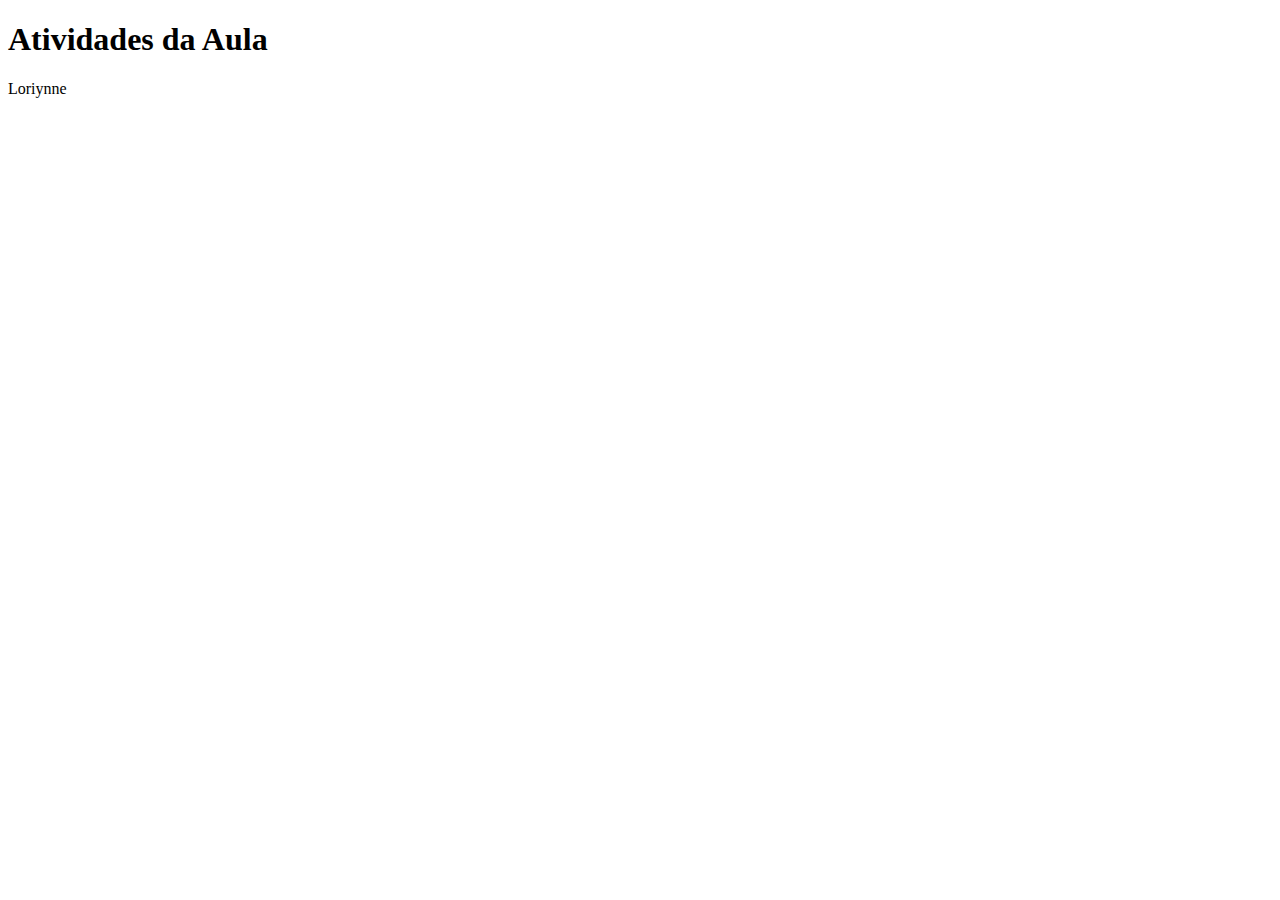
==== index.html @ 624719a8 "Primeiro Commit" ====
<!DOCTYPE html>
<html lang="pt-br">
  <head>
    <meta charset="UTF-8" />
    <meta name="viewport" content="width=device-width, initial-scale=1.0" />
    <title>CUrso HTML e Css</title>
  </head>
  <body>
    <h1>Atividades da Aula</h1>
    <p>Loriynne</p>
  </body>
</html>
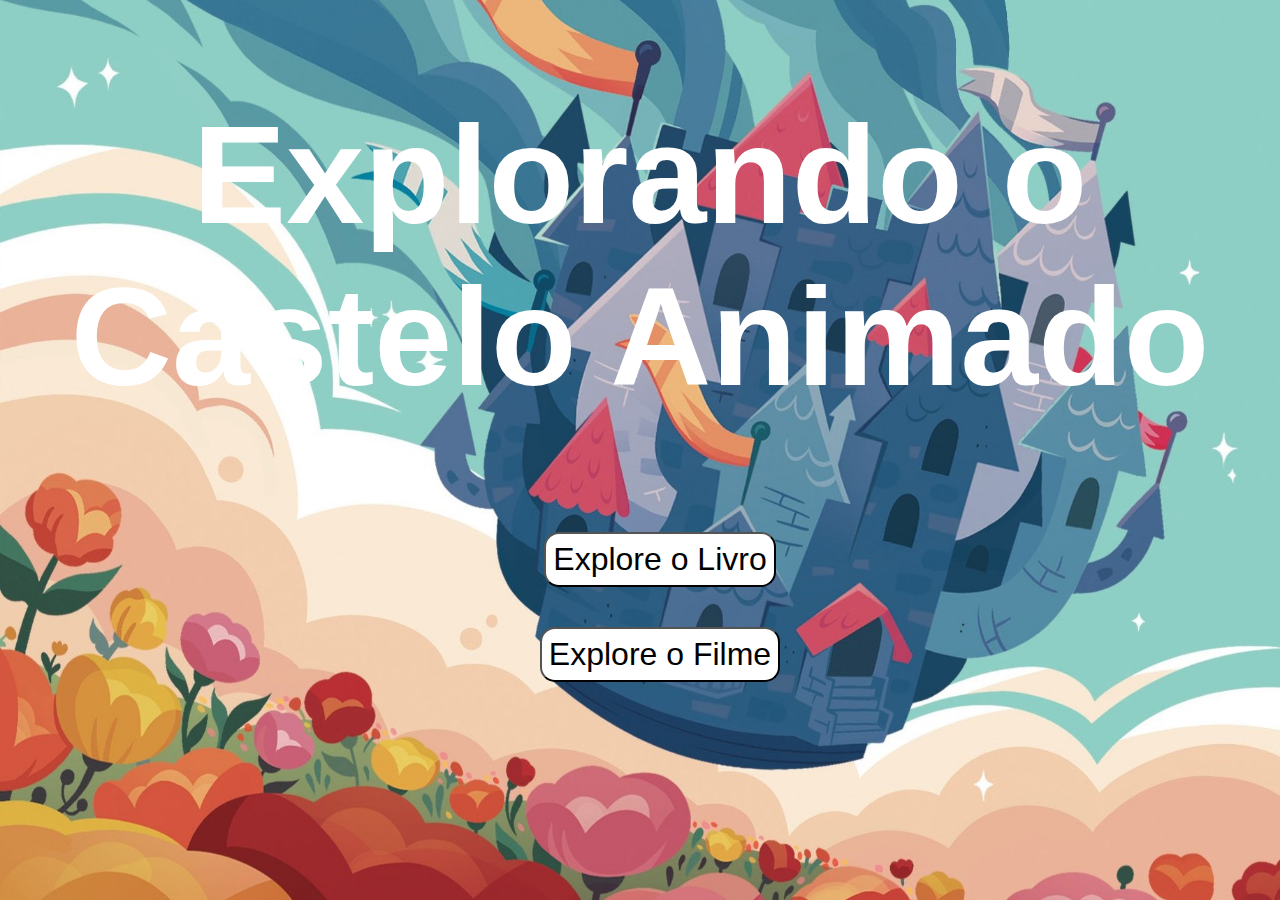
==== commit a89bd102: "Base HTML - Projeto Final" ====
--- a/index.html
+++ b/index.html
@@ -2,11 +2,30 @@
 <html lang="pt-br">
   <head>
     <meta charset="UTF-8" />
-    <meta name="viewport" content="width=device-width, initial-scale=1.0" />
-    <title>CUrso HTML e Css</title>
+    <meta
+      name="description"
+      content="Explore o mundo encantado de O Castelo Animado! Descubra curiosidades sobre livro de Diana Wynne Jones e da adaptação cinematográfica de Hayao Miyazaki. Uma experiência envolvente para fãs e curiosos!"
+    />
+    <meta
+      name="keywords"
+      content="Livro, Filme, O Castelo Animado, Diana Wynne Jones, Hayao Miyazaki, Exploração Literária, Mundo Fantástico, Magia, Fantasia, Adaptação Cinematográfica, Personagens Mágicos, Descobertas Literárias"
+    />
+    <link rel="stylesheet" href="style.css" />
+    <title>Explorando o Castelo Animado</title>
   </head>
   <body>
-    <h1>Atividades da Aula</h1>
-    <p>Loriynne</p>
+    <header>
+      <h1>Explorando o Castelo Animado</h1>
+    </header>
+    <nav>
+      <ul>
+        <li>
+          <a href="explore-o-livro.html"><button>Explore o Livro</button></a>
+        </li>
+        <li>
+          <a href="explore-o-filme.html"><button>Explore o Filme</button></a>
+        </li>
+      </ul>
+    </nav>
   </body>
 </html>
--- a/style.css
+++ b/style.css
@@ -0,0 +1,29 @@
+body {
+  background-image: url(Imagens/Backgroud\ image\ index\ principal.jpg);
+  background-size: cover;
+}
+
+h1 {
+  font-family: Helvetica;
+  font-size: 140px;
+  text-align: center;
+  color: white;
+  border: black;
+}
+
+ul {
+  list-style-type: none;
+}
+
+button {
+  font-family: helvetica;
+  font-size: 32px;
+  background-color: white;
+  border-radius: 15px;
+  padding: 7px;
+  margin: 20px;
+}
+
+nav {
+  text-align: center;
+}
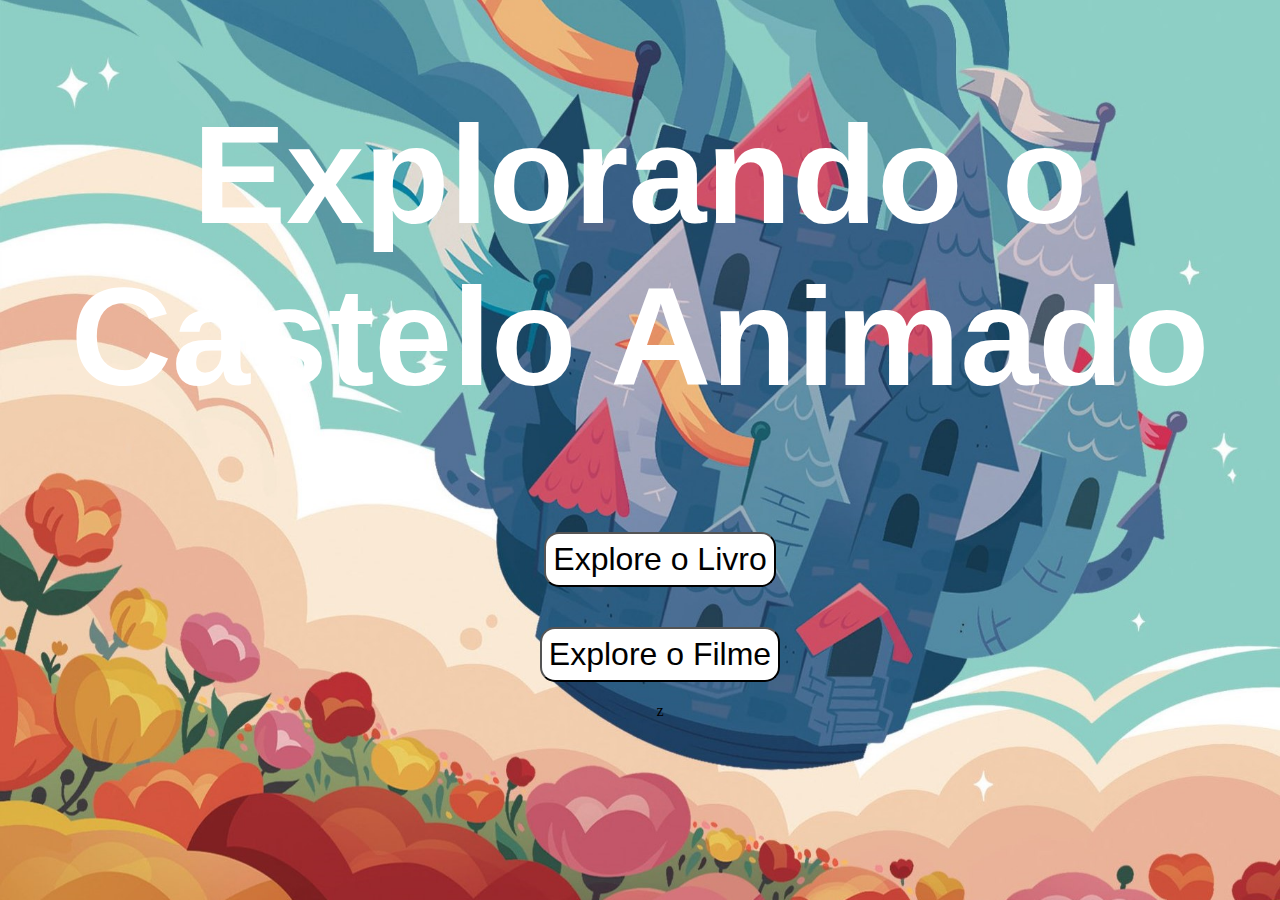
==== commit 6c88a9c8: "Edição no Código html" ====
--- a/index.html
+++ b/index.html
@@ -18,13 +18,14 @@
       <h1>Explorando o Castelo Animado</h1>
     </header>
     <nav>
-      <ul>
-        <li>
+      <ul class="menu">
+        <li class="menu__item">
           <a href="explore-o-livro.html"><button>Explore o Livro</button></a>
         </li>
-        <li>
+        <li class="menu__item">
           <a href="explore-o-filme.html"><button>Explore o Filme</button></a>
         </li>
+        z
       </ul>
     </nav>
   </body>
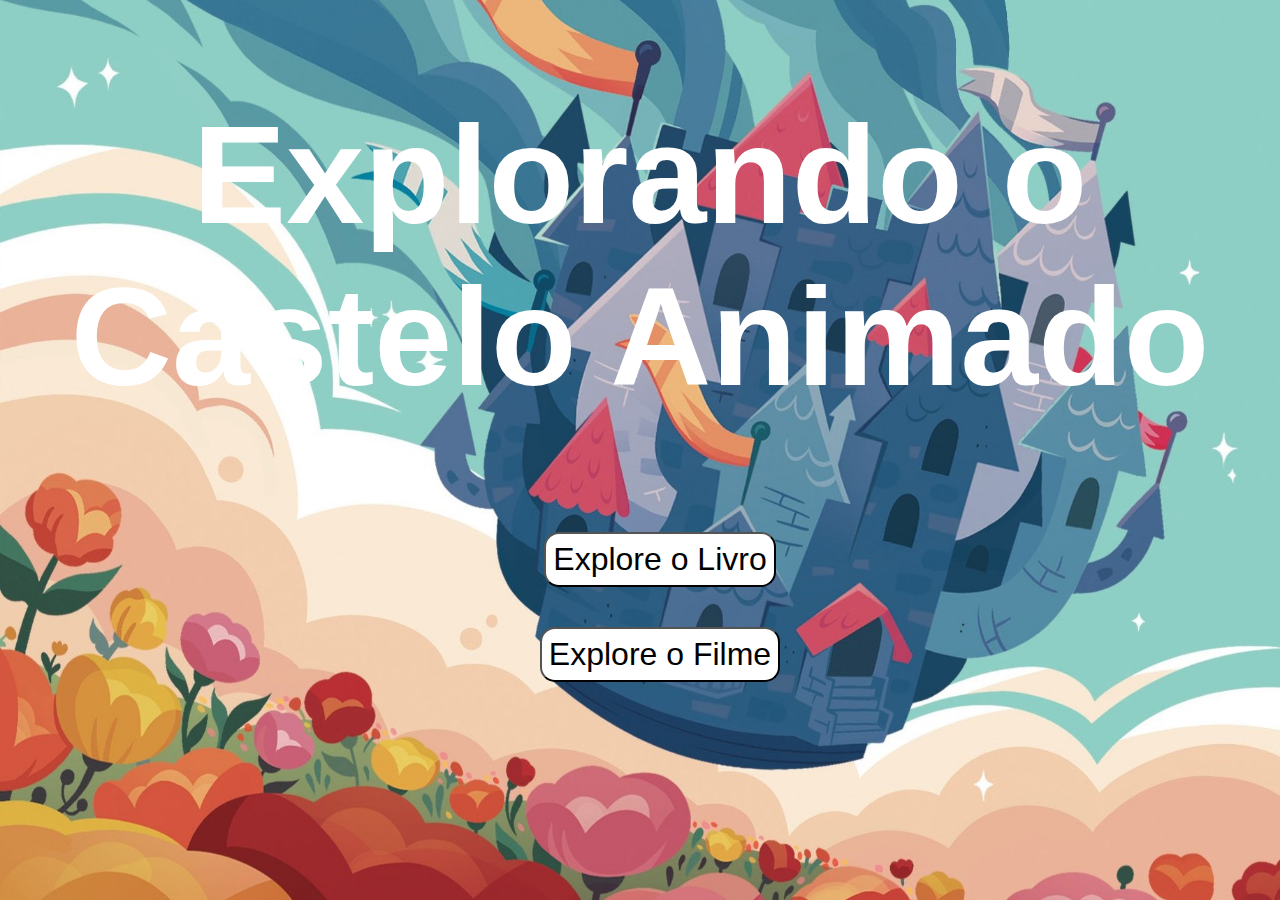
==== commit 23d189e0: "Etapa Filme 01" ====
--- a/index.html
+++ b/index.html
@@ -25,7 +25,6 @@
         <li class="menu__item">
           <a href="explore-o-filme.html"><button>Explore o Filme</button></a>
         </li>
-        z
       </ul>
     </nav>
   </body>
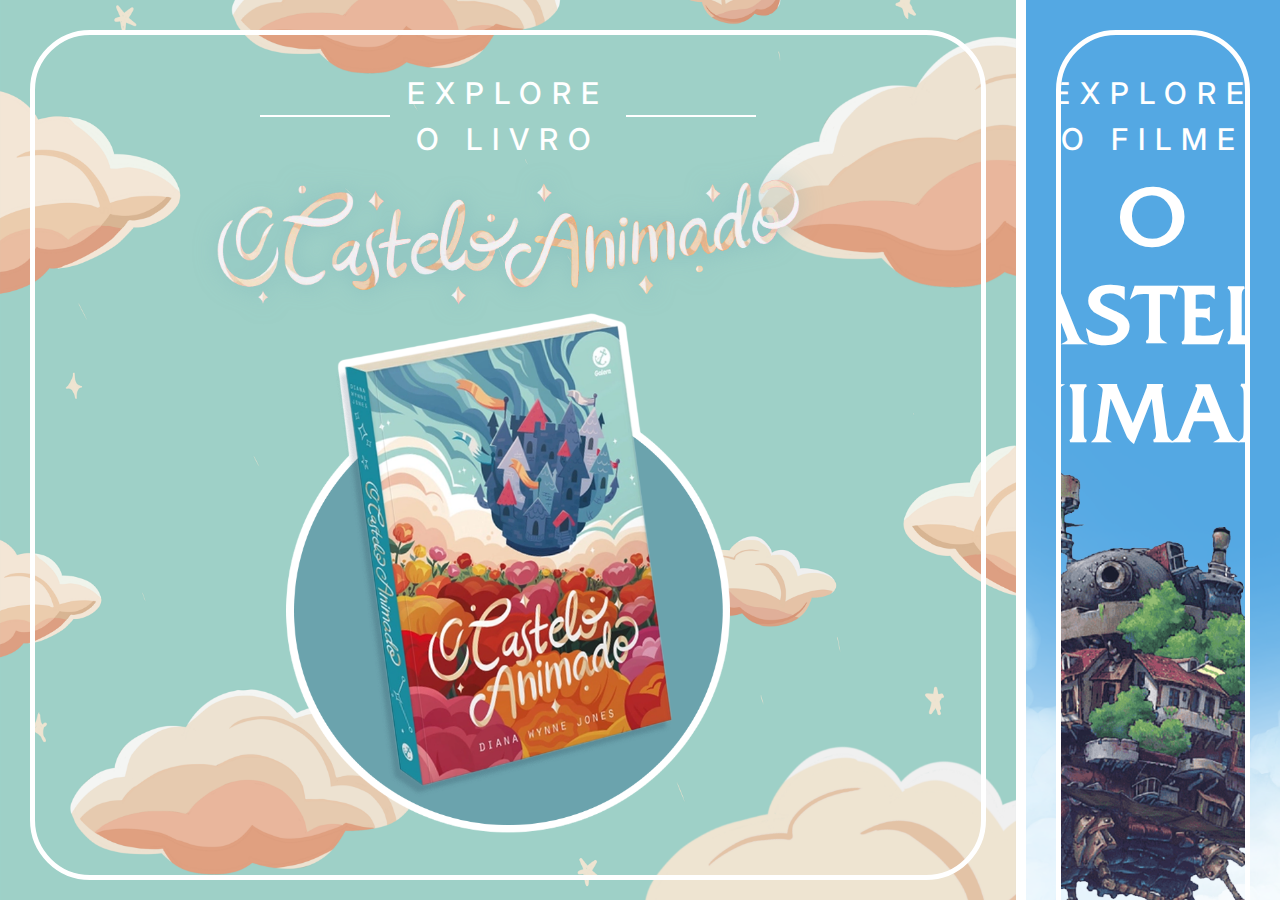
==== commit 8c63e9fa: "Index 02" ====
--- a/index.html
+++ b/index.html
@@ -11,21 +11,62 @@
       content="Livro, Filme, O Castelo Animado, Diana Wynne Jones, Hayao Miyazaki, Exploração Literária, Mundo Fantástico, Magia, Fantasia, Adaptação Cinematográfica, Personagens Mágicos, Descobertas Literárias"
     />
     <link rel="stylesheet" href="style.css" />
+    <link
+      href="https://fonts.googleapis.com/css2?family=Inter:wght@100..900&display=swap"
+      rel="stylesheet"
+    />
+
     <title>Explorando o Castelo Animado</title>
   </head>
   <body>
-    <header>
-      <h1>Explorando o Castelo Animado</h1>
-    </header>
-    <nav>
-      <ul class="menu">
-        <li class="menu__item">
-          <a href="explore-o-livro.html"><button>Explore o Livro</button></a>
-        </li>
-        <li class="menu__item">
-          <a href="explore-o-filme.html"><button>Explore o Filme</button></a>
-        </li>
-      </ul>
-    </nav>
+    <main class="container">
+      <section class="livro">
+        <div class="content">
+          <header>
+            <div class="title-element"></div>
+            <h1 class="header-title-1">
+              <p>EXPLORE</p>
+              <p>O LIVRO</p>
+            </h1>
+            <div class="title-element"></div>
+          </header>
+          <img
+            class="livro-title-img"
+            src="Imagens/Logo-castelo-animado-livro-2.png"
+            alt="Título O Castelo Animado"
+          />
+          <a href="explore-o-livro.html">
+            <img
+              class="livro-img"
+              src="Imagens/livro-castelo-animado-icon.png"
+              alt="Imagem do Livro O Castelo Animado - Versão Brasileira"
+            />
+          </a>
+        </div>
+      </section>
+
+      <div class="divisor"></div>
+
+      <section class="filme">
+        <div class="content">
+          <header class="section-title-1">
+            <div class="title-element"></div>
+            <h1 class="header-title-1">
+              <p>EXPLORE</p>
+              <p>O FILME</p>
+            </h1>
+            <div class="title-element"></div>
+          </header>
+          <h2>O CASTELO ANIMADO</h2>
+          <a href="explore-o-filme.html">
+            <img
+              class="filme-img"
+              src="Imagens/CASTELO-FILME-PNG.png"
+              alt="Imagem do Filme O Castelo Animado - Versão Brasileira"
+            />
+          </a>
+        </div>
+      </section>
+    </main>
   </body>
 </html>
--- a/style.css
+++ b/style.css
@@ -1,29 +1,141 @@
+@font-face {
+  font-family: Friz;
+  src: url(Fonts/friz-quadrata-regular.ttf);
+}
+
 body {
-  background-image: url(Imagens/Backgroud\ image\ index\ principal.jpg);
-  background-size: cover;
+  font-family: "Inter";
+  margin: 0px;
+  scrollbar-width: thin;
+  background-color: #9ed0c7;
+}
+
+header {
+  display: flex;
+  align-items: center;
+  top: 80px;
+}
+
+p {
+  font-size: 30px;
+  margin: 10px 7px;
+  letter-spacing: 10px;
+  text-align: center;
 }
 
 h1 {
-  font-family: Helvetica;
-  font-size: 140px;
-  text-align: center;
-  color: white;
-  border: black;
+  margin: 0;
 }
 
-ul {
-  list-style-type: none;
+h2 {
+  margin: 0;
+  font-family: Friz;
+  font-size: 80px;
+  color: white;
+  letter-spacing: 2px;
+  text-align: center;
 }
 
-button {
-  font-family: helvetica;
-  font-size: 32px;
-  background-color: white;
-  border-radius: 15px;
-  padding: 7px;
-  margin: 20px;
+/* .centralizar {
+  position: relative;
+  top: 50%;
+  left: 50%;
+  transform: translate(-50%, -50%);
+} */
+
+.container {
+  display: flex;
+  padding: 0;
+  margin: 0;
+  height: 100vh;
 }
 
-nav {
-  text-align: center;
+.header-title-1 {
+  color: white;
+  font-size: 40px;
+  font-weight: 500;
+  margin: 0px;
 }
+
+.title-element {
+  height: 2px;
+  background-color: white;
+  width: 130px;
+  margin: 0px 10px;
+  overflow: hidden;
+}
+
+.livro {
+  height: 100vh;
+  flex: 1;
+  transition: 1s;
+  background-image: url(Imagens/Fundo-livro.PNG);
+  background-position: center;
+  background-size: cover;
+  align-items: center;
+  overflow: hidden;
+}
+
+.content {
+  display: flex;
+  flex-direction: column;
+  border: solid white 5px;
+  border-radius: 60px;
+  margin: 30px;
+  padding: 30px;
+  justify-content: center;
+  align-items: center;
+  overflow: hidden;
+}
+
+.livro-title-img {
+  width: 600px;
+  filter: drop-shadow(0 0 3mm #71acb68e);
+}
+
+.livro-img {
+  width: 530px;
+}
+
+.livro-img:hover {
+  filter: drop-shadow(0 0 5mm #6ba3ad);
+  width: 700px;
+  transition: 1s;
+}
+
+.livro:hover {
+  flex: 4;
+  justify-content: center;
+}
+
+.filme {
+  height: 100vh;
+  flex: 1;
+  transition: 1s;
+  background-image: url(Imagens/fundo-azul-pqno.png);
+  background-position: center;
+  background-size: cover;
+  align-items: center;
+  overflow: hidden;
+}
+
+.filme:hover {
+  flex: 4;
+  justify-content: center;
+}
+
+.filme-img {
+  height: 500px;
+}
+
+.filme-img:hover {
+  filter: drop-shadow(0 0 5mm #3c7caad3);
+  height: 700px;
+  transition: 1s;
+}
+
+.divisor {
+  background-color: white;
+  height: 100vh;
+  width: 10px;
+}
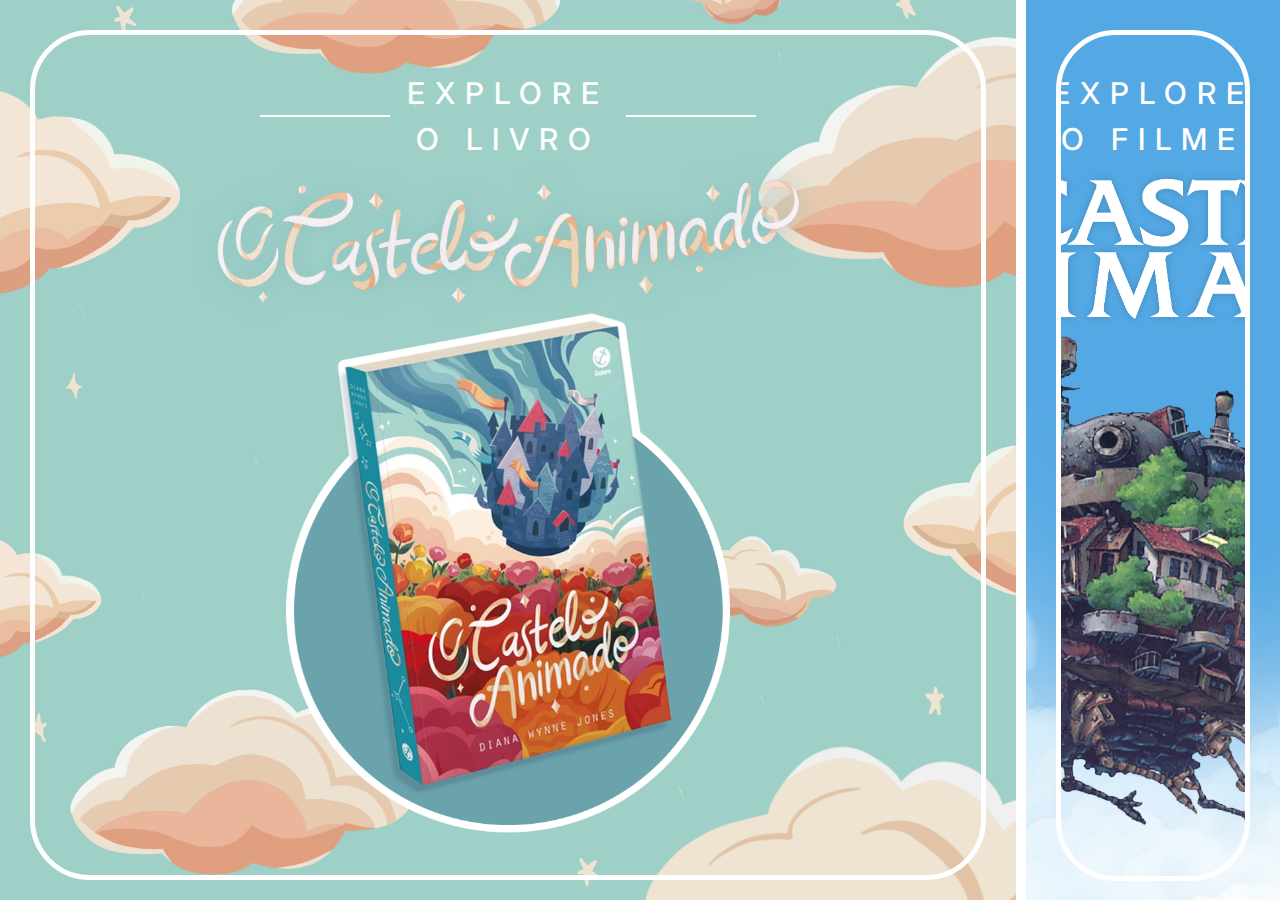
==== commit aff02f13: "Index 03" ====
--- a/index.html
+++ b/index.html
@@ -57,7 +57,11 @@
             </h1>
             <div class="title-element"></div>
           </header>
-          <h2>O CASTELO ANIMADO</h2>
+          <img
+            class="filme-title-img"
+            src="Imagens/titulo-filme-img.png"
+            alt="Título do Filme O Castelo Animado"
+          />
           <a href="explore-o-filme.html">
             <img
               class="filme-img"
--- a/style.css
+++ b/style.css
@@ -125,11 +125,17 @@
 }
 
 .filme-img {
-  height: 500px;
+  height: 520px;
+}
+
+.filme-title-img {
+  margin-top: 10px;
+  width: 550px;
+  filter: drop-shadow(0 0 1mm #428abd);
 }
 
 .filme-img:hover {
-  filter: drop-shadow(0 0 5mm #3c7caad3);
+  filter: drop-shadow(0 0 5mm #3c7caa);
   height: 700px;
   transition: 1s;
 }
